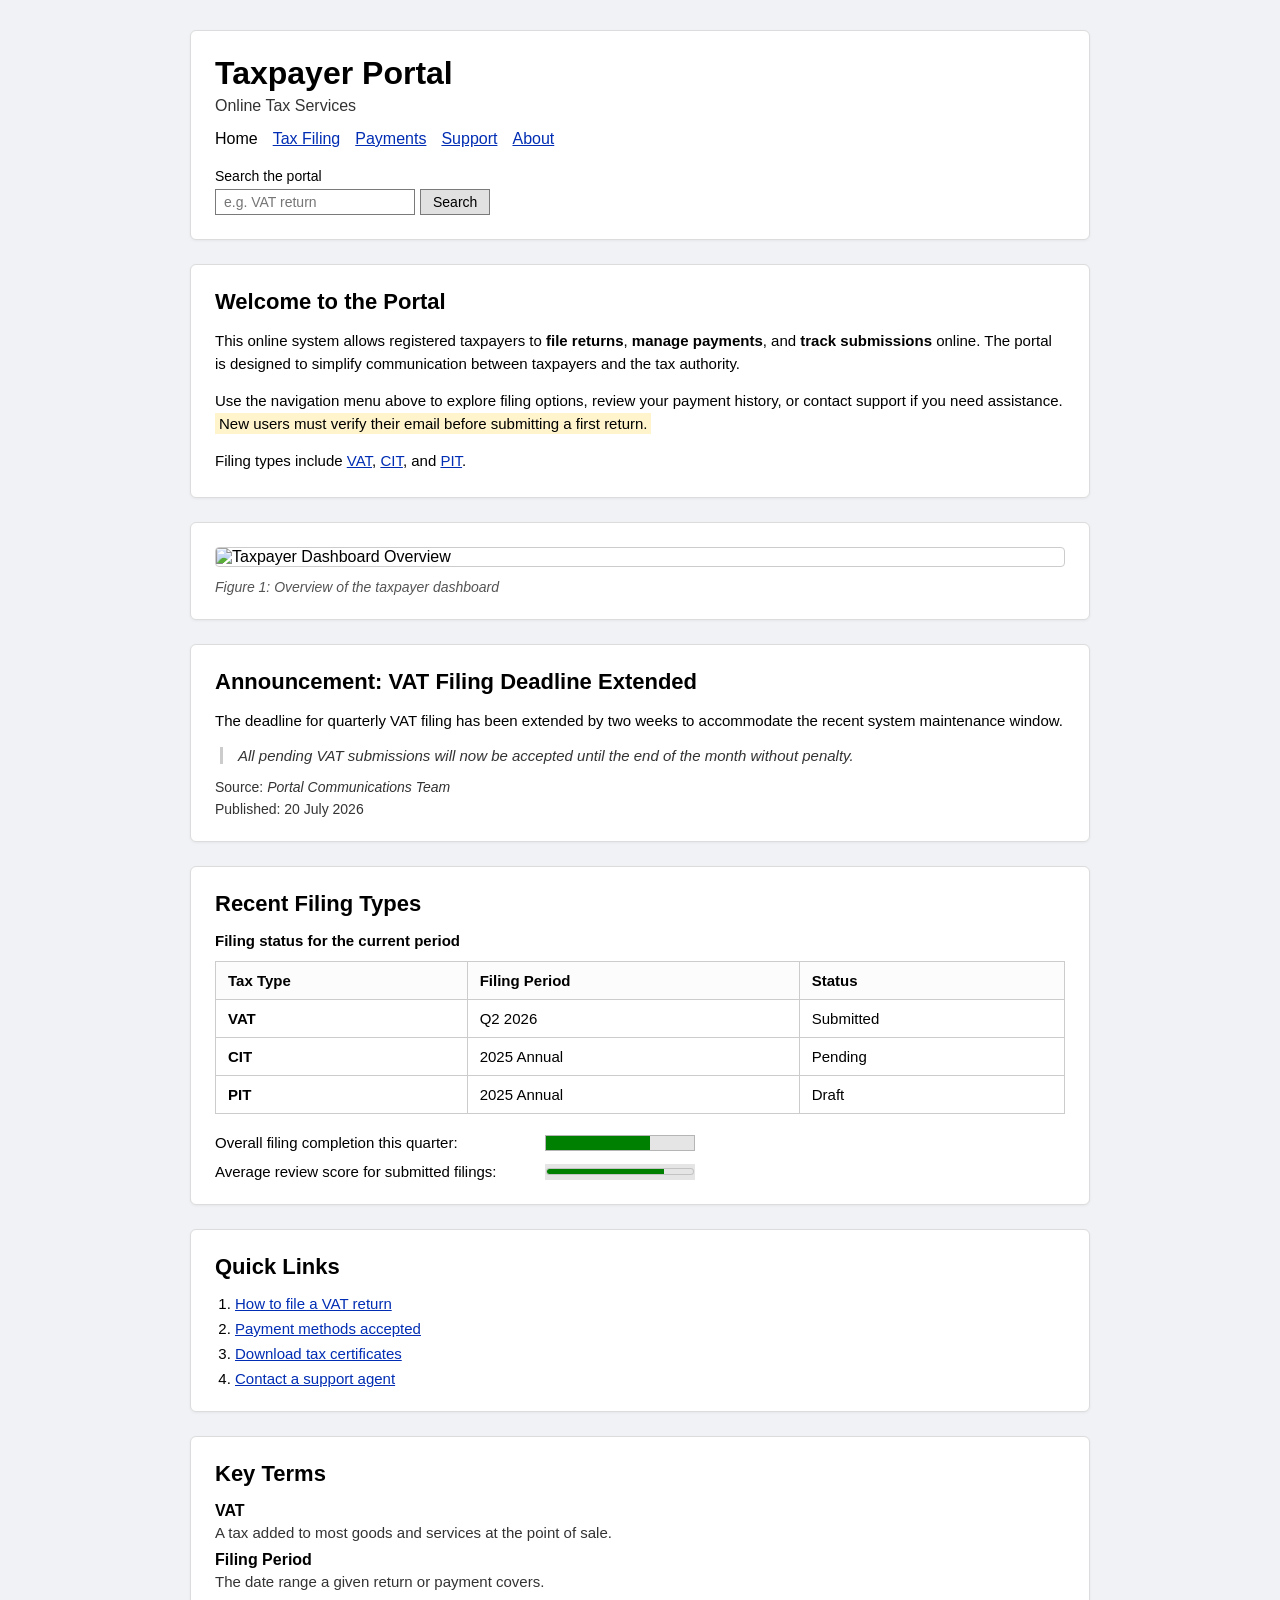
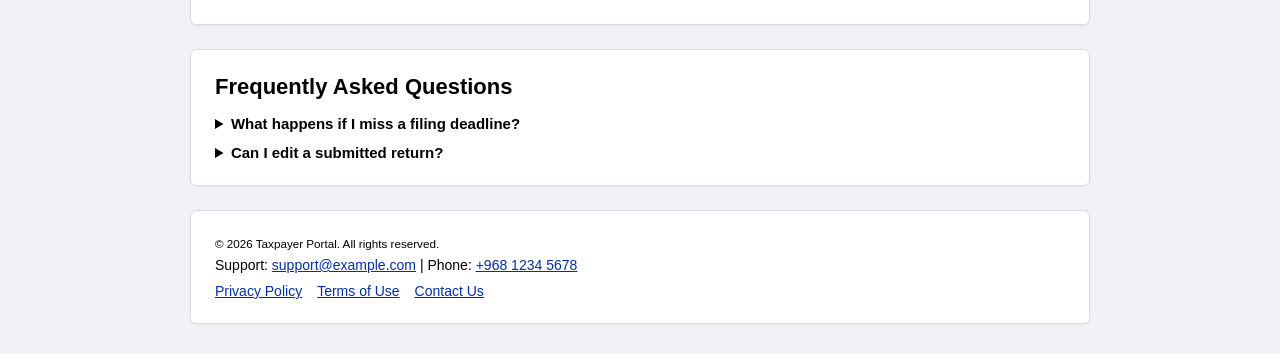
==== test1.html @ 8554bd2b "initial work" ====
<!DOCTYPE html>
<html lang="en">
<head>
    <meta charset="UTF-8">
    <meta name="viewport" content="width=device-width, initial-scale=1.0">
    <title>Taxpayer Portal</title>
    <link rel="stylesheet" href="style.css">
</head>
<body>

    <div class="container">
        
        <!-- [خانة 1]: الهيدر والقائمة العلوية -->
        <header class="portal-section header-box">
            <h1 class="portal-title">Taxpayer Portal</h1>
            <p class="subtitle">Online Tax Services</p>
            <nav class="nav-links">
                <a href="#" class="active">Home</a>
                <a href="#">Tax Filing</a>
                <a href="#">Payments</a>
                <a href="#">Support</a>
                <a href="#">About</a>
            </nav>
            <div class="search-box">
                <label for="search">Search the portal</label>
                <div class="search-input-group">
                    <input type="text" id="search" placeholder="e.g. VAT return">
                    <button>Search</button>
                </div>
            </div>
        </header>

        <!-- [خانة 2]: رسالة الترحيب والتعليمات الأساسية -->
        <section class="portal-section welcome-box">
            <h2 class="welcome-title">Welcome to the Portal</h2>
            <p class="welcome-desc">
                This online system allows registered taxpayers to <strong>file returns</strong>, <strong>manage payments</strong>, and <strong>track submissions</strong> online. The portal is designed to simplify communication between taxpayers and the tax authority.
            </p>
            <p class="welcome-desc">
                Use the navigation menu above to explore filing options, review your payment history, or contact support if you need assistance. 
                <mark>New users must verify their email before submitting a first return.</mark>
            </p>
            <p class="welcome-desc filing-types">
                Filing types include 
                <abbr title="Value Added Tax">VAT</abbr>, 
                <abbr title="Corporate Income Tax">CIT</abbr>, and 
                <abbr title="Personal Income Tax">PIT</abbr>.
            </p>
        </section>

        <!-- [خانة 3]: الشكل التوضيحي (صورة لوحة التحكم) -->
        <section class="portal-section image-box">
            <figure class="dashboard-figure">
                <img src="dashboard.png" alt="Taxpayer Dashboard Overview" class="responsive-dashboard-img">
                <figcaption class="figure-caption">Figure 1: Overview of the taxpayer dashboard</figcaption>
            </figure>
        </section>

        <!-- [خانة 4]: الإعلان والبيان المقتبس -->
        <section class="portal-section announcement-box">
            <h3 class="section-title">Announcement: VAT Filing Deadline Extended</h3>
            <p class="announcement-text">
                The deadline for quarterly VAT filing has been extended by two weeks to accommodate the recent system maintenance window.
            </p>
            <blockquote cite="Portal Communications Team">
                All pending VAT submissions will now be accepted until the end of the month without penalty.
            </blockquote>
            <p class="announcement-meta">Source: <cite>Portal Communications Team</cite></p>
            <p class="announcement-meta">Published: <time datetime="2026-07-20">20 July 2026</time></p>
        </section>

        <!-- [خانة 5]: جدول الحالات والتقارير الحالية -->
        <section class="portal-section recent-filings-box">
            <h3 class="section-title">Recent Filing Types</h3>
            <p class="sub-section-title">Filing status for the current period</p>
            
            <table class="filings-table">
                <thead>
                    <tr>
                        <th>Tax Type</th>
                        <th>Filing Period</th>
                        <th>Status</th>
                    </tr>
                </thead>
                <tbody>
                    <tr>
                        <td><strong>VAT</strong></td>
                        <td>Q2 2026</td>
                        <td>Submitted</td>
                    </tr>
                    <tr>
                        <td><strong>CIT</strong></td>
                        <td>2025 Annual</td>
                        <td>Pending</td>
                    </tr>
                    <tr>
                        <td><strong>PIT</strong></td>
                        <td>2025 Annual</td>
                        <td>Draft</td>
                    </tr>
                </tbody>
            </table>

            <div class="metrics-container">
                <div class="metric-item">
                    <span class="metric-label">Overall filing completion this quarter:</span>
                    <progress value="70" max="100"></progress>
                </div>
                <div class="metric-item">
                    <span class="metric-label">Average review score for submitted filings:</span>
                    <meter value="8" min="0" max="10"></meter>
                </div>
            </div>
        </section>

        <!-- [خانة 6]: الروابط السريعة المرقّمة -->
        <section class="portal-section quick-links-box">
            <h3 class="section-title">Quick Links</h3>
            <ol class="ordered-links-list">
                <li><a href="#">How to file a VAT return</a></li>
                <li><a href="#">Payment methods accepted</a></li>
                <li><a href="#">Download tax certificates</a></li>
                <li><a href="#">Contact a support agent</a></li>
            </ol>
        </section>

        <!-- [خانة 7]: المصطلحات التعريفية الرئيسية -->
        <section class="portal-section key-terms-box">
            <h3 class="section-title">Key Terms</h3>
            <dl class="terms-description-list">
                <dt>VAT</dt>
                <dd>A tax added to most goods and services at the point of sale.</dd>
                
                <dt>Filing Period</dt>
                <dd>The date range a given return or payment covers.</dd>
            </dl>
        </section>

        <!-- [خانة 8]: الأسئلة الشائعة القابلة للفتح والإغلاق -->
        <section class="portal-section faq-box">
            <h3 class="section-title">Frequently Asked Questions</h3>
            <details class="faq-item">
                <summary>What happens if I miss a filing deadline?</summary>
                <p class="faq-answer">Late submissions may be subject to administrative penalties or fines as outlined by the tax authority regulations.</p>
            </details>
            <details class="faq-item">
                <summary>Can I edit a submitted return?</summary>
                <p class="faq-answer">Yes, you can file an amended return within the permitted timeframe if you need to correct errors in your original submission.</p>
            </details>
        </section>

        <!-- [خانة 9]: الفوتر وتذييل الصفحة (بيانات التواصل والحقوق) -->
        <footer class="portal-section footer-box">
            <p class="copyright"><small>&copy; <time datetime="2026">2026</time> Taxpayer Portal. All rights reserved.</small></p>
            <p class="footer-contact">
                Support: <a href="mailto:support@example.com">support@example.com</a> | Phone: <a href="tel:+96812345678">+968 1234 5678</a>
            </p>
            <div class="footer-links">
                <a href="#">Privacy Policy</a>
                <a href="#">Terms of Use</a>
                <a href="#">Contact Us</a>
            </div>
        </footer>

    </div>

</body>
</html>

<!-- مربوطه مع style.css -->
---- style.css ----
/* إعدادات التصفير والتنسيق الافتراضي */
* {
    box-sizing: border-box;
    margin: 0;
    padding: 0;
    font-family: Arial, sans-serif;
}

body {
    background-color: #f0f2f5; /* خلفية رمادية فاتحة جداً لإبراز الخانات البيضاء */
    padding: 30px 20px;
    display: flex;
    justify-content: center;
}

/* الحاوية الكبرى المحيطة بالصفحة */
.container {
    width: 100%;
    max-width: 900px;
    display: flex;
    flex-direction: column;
    gap: 24px; /* هذا هو الفراغ الأساسي الموزع بين كل خانة وأخرى لكي لا تلتصق */
}

/* التنسيق الموحد لجميع الخانات (السكاشن) */
.portal-section {
    background-color: #ffffff; /* جعل خلفية الخانة بيضاء */
    border: 1px solid #dcdcdc; /* حد رمادي خفيف يحدد الخانة */
    border-radius: 6px; /* زوايا دائرية ناعمة للخانة */
    padding: 24px; /* مسافة داخلية تعطي مساحة جيدة للنصوص بالداخل */
    box-shadow: 0 1px 3px rgba(0,0,0,0.05); /* ظل خفيف جداً يعطي عمق وجمالية */
}

/* تعديلات خاصة بخانة الهيدر */
.header-box {
    border-bottom: 1px solid #dcdcdc;
}

.portal-title {
    font-size: 32px;
    font-weight: bold;
    color: #000;
}

.subtitle {
    font-size: 16px;
    margin-top: 5px;
    color: #333;
}

.nav-links {
    margin-top: 15px;
    display: flex;
    gap: 15px;
}

.nav-links a {
    color: #002db3;
    text-decoration: underline;
    font-size: 16px;
}

.nav-links a.active {
    color: #000;
    text-decoration: none;
}

/* البحث */
.search-box {
    margin-top: 20px;
}

.search-box label {
    display: block;
    font-size: 14px;
    margin-bottom: 5px;
}

.search-input-group {
    display: flex;
    gap: 5px;
}

.search-input-group input {
    width: 200px;
    padding: 4px 8px;
    border: 1px solid #7a7a7a;
    font-size: 14px;
}

.search-input-group button {
    padding: 4px 12px;
    background-color: #e1e1e1;
    border: 1px solid #7a7a7a;
    cursor: pointer;
    font-size: 14px;
}

/* نصوص الترحيب */
.welcome-title, .section-title {
    font-size: 22px;
    font-weight: bold;
    margin-bottom: 15px;
    color: #000;
}

.welcome-desc, .announcement-text {
    font-size: 15px;
    line-height: 1.5;
    margin-bottom: 15px;
    color: #000;
}

.welcome-desc:last-child {
    margin-bottom: 0;
}

mark {
    background-color: #fff4cc;
    color: #000;
    padding: 2px 4px;
}

abbr {
    color: #002db3;
    text-decoration: underline;
    cursor: help;
}

/* خانة الصورة */
.dashboard-figure {
    width: 100%;
}

.responsive-dashboard-img {
    width: 100%;
    height: auto;
    display: block;
    border: 1px solid #ccc;
    border-radius: 4px;
}

.figure-caption {
    font-size: 14px;
    color: #555;
    margin-top: 12px;
    font-style: italic;
}

/* الاقتباسات داخل سكشن الإعلانات */
blockquote {
    border-left: 3px solid #ccc;
    padding-left: 15px;
    margin: 15px 0 15px 5px;
    font-style: italic;
    font-size: 15px;
    color: #333;
}

.announcement-meta {
    font-size: 14px;
    color: #333;
    margin-top: 6px;
}

/* خانة جداول البيانات التقارير */
.sub-section-title {
    font-size: 15px;
    font-weight: bold;
    margin-bottom: 12px;
    color: #000;
}

.filings-table {
    width: 100%;
    border-collapse: collapse;
    margin-bottom: 20px;
}

.filings-table th, .filings-table td {
    border: 1px solid #ccc;
    padding: 10px 12px;
    text-align: left;
    font-size: 15px;
}

.filings-table th {
    background-color: #fcfcfc;
}

/* أدوات التقييم والتقدم */
.metrics-container {
    display: flex;
    flex-direction: column;
    gap: 12px;
}

.metric-item {
    display: flex;
    align-items: center;
    gap: 10px;
}

.metric-label {
    font-size: 15px;
    min-width: 320px;
}

progress, meter {
    width: 150px;
    height: 16px;
}

progress {
    appearance: none;
    -webkit-appearance: none;
}

progress::-webkit-progress-bar {
    background-color: #e5e5e5;
    border: 1px solid #b5b5b5;
}

progress::-webkit-progress-value {
    background-color: #008000;
}

meter {
    border: 1px solid #b5b5b5;
    background-color: #e5e5e5;
}

meter::-webkit-meter-bar {
    background: #e5e5e5;
}

meter::-webkit-meter-optimum-value {
    background: #008000;
}

/* القوائم المرقّمة والمصطلحات */
.ordered-links-list {
    margin-left: 20px;
}

.ordered-links-list li {
    font-size: 15px;
    margin-bottom: 8px;
}

.ordered-links-list li:last-child {
    margin-bottom: 0;
}

.ordered-links-list a {
    color: #002db3;
    text-decoration: underline;
}

.terms-description-list dt {
    font-weight: bold;
    font-size: 16px;
    margin-top: 10px;
}

.terms-description-list dt:first-child {
    margin-top: 0;
}

.terms-description-list dd {
    font-size: 15px;
    color: #333;
    margin-top: 4px;
    margin-bottom: 10px;
}

/* الأسئلة الشائعة المفصلة */
.faq-item {
    margin-bottom: 12px;
    font-size: 15px;
    font-weight: bold;
    cursor: pointer;
}

.faq-item:last-child {
    margin-bottom: 0;
}

.faq-answer {
    font-weight: normal;
    font-size: 14px;
    color: #444;
    margin-top: 6px;
    padding-left: 12px;
}

/* خانة التذييل الفوتر السفلي */
.footer-box {
    font-size: 14px;
    color: #000;
}

.footer-box p {
    margin-bottom: 6px;
}

.footer-box a {
    color: #002db3;
    text-decoration: underline;
}

.footer-links {
    display: flex;
    gap: 15px;
    margin-top: 10px;
}
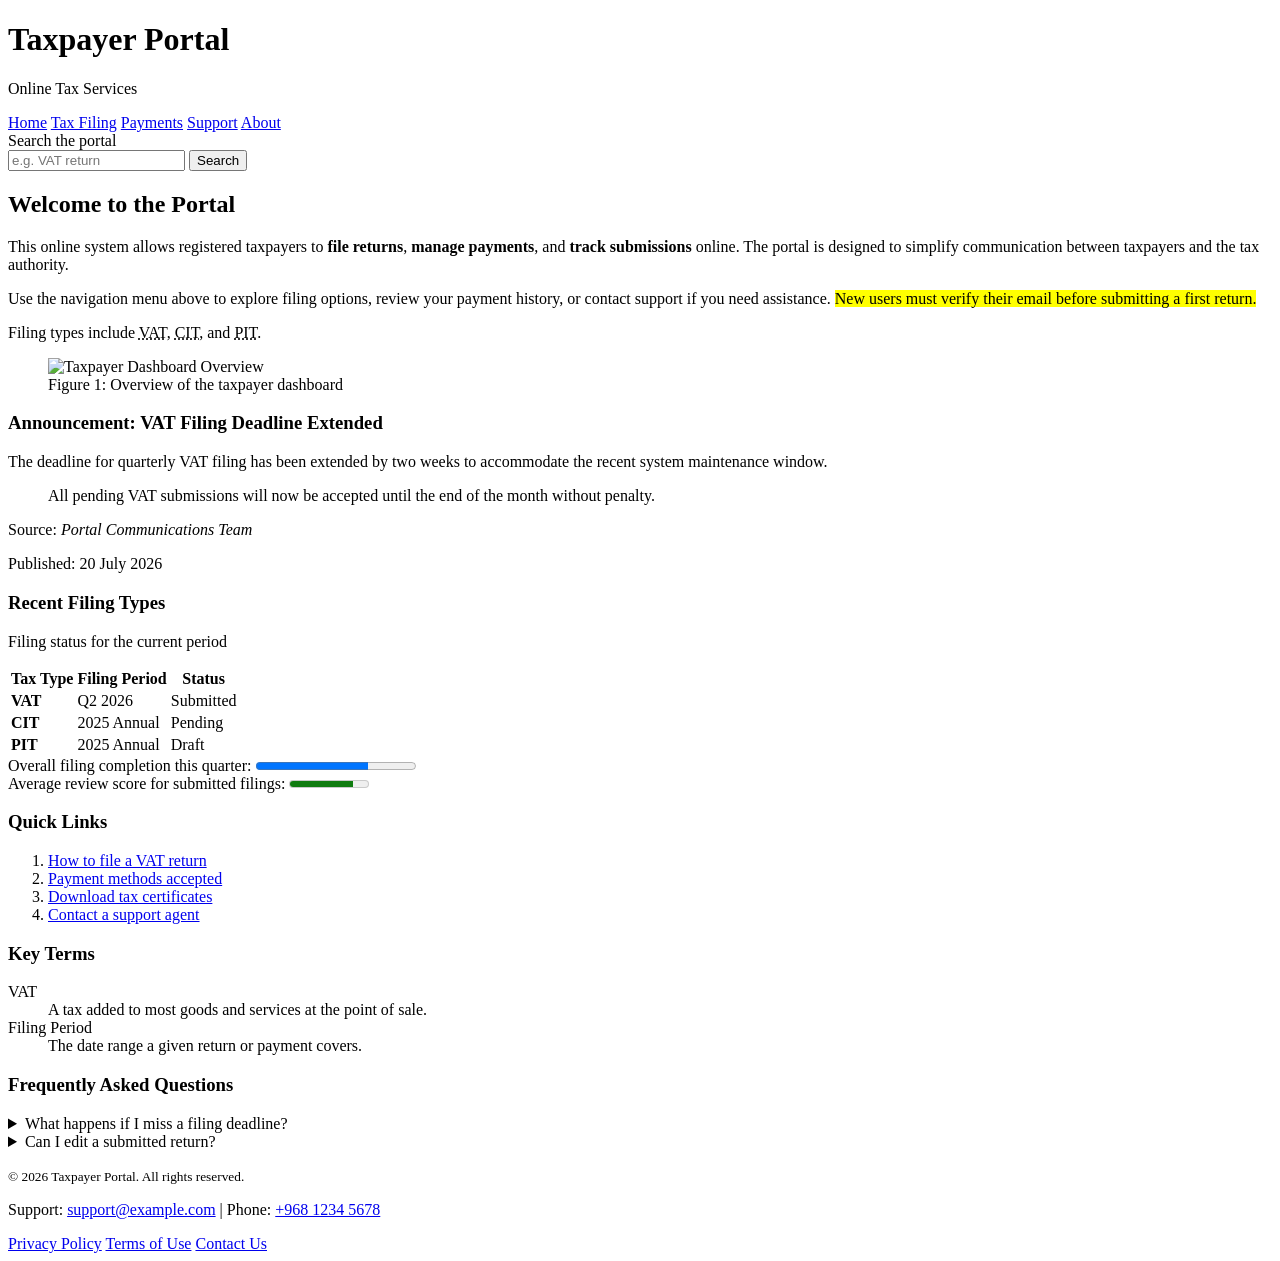
==== commit 1d99ad60: "Add some CSS" ====
--- a/test1.html
+++ b/test1.html
@@ -3,8 +3,8 @@
 <head>
     <meta charset="UTF-8">
     <meta name="viewport" content="width=device-width, initial-scale=1.0">
-    <title>Taxpayer Portal</title>
-    <link rel="stylesheet" href="style.css">
+    <title>test 1</title>
+    
 </head>
 <body>
 
